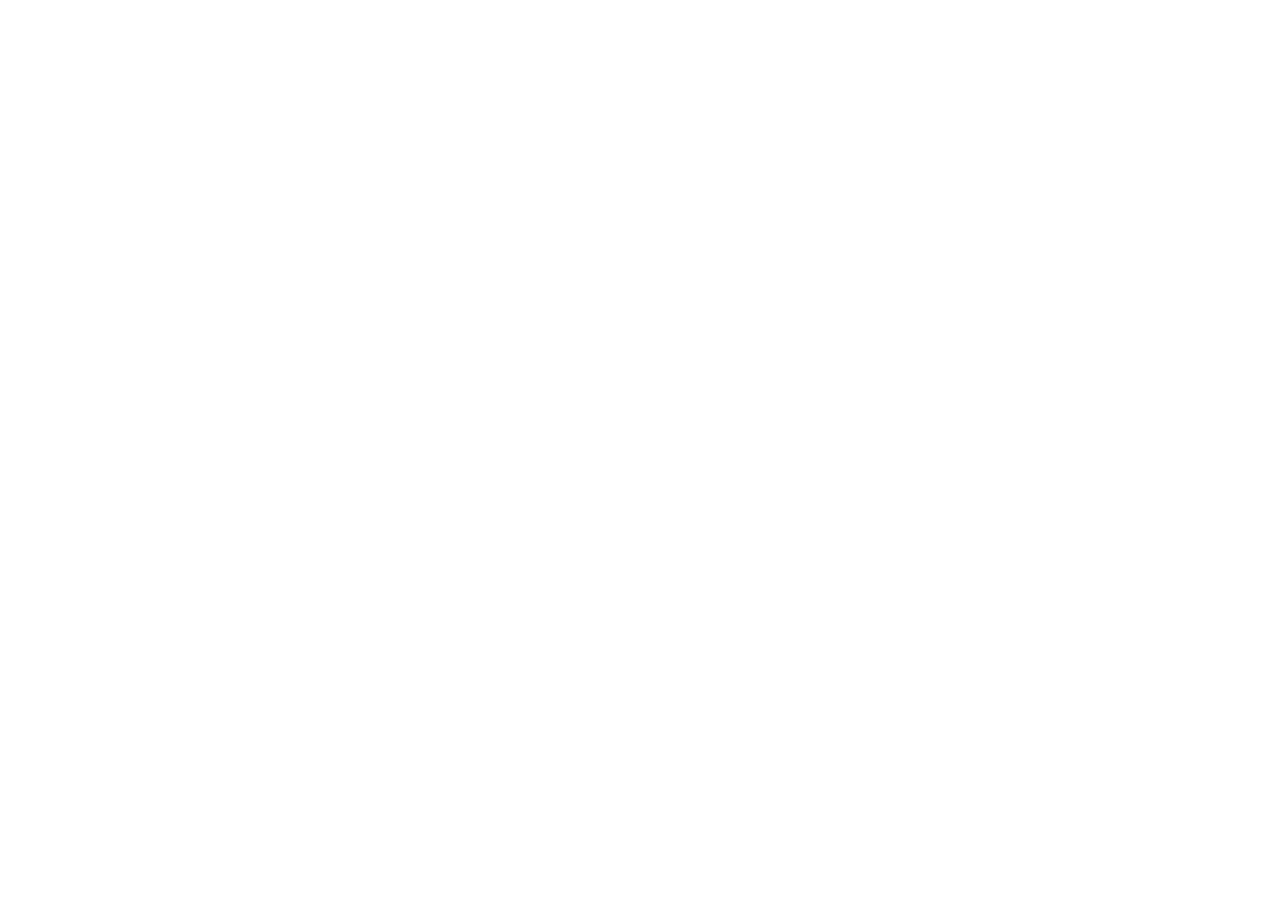
==== Portfolio/index.html @ cd2db299 "Started creating mini project." ====
<!DOCTYPE html>
<html lang="en">
<head>
    <meta charset="UTF-8">
    <meta name="viewport" content="width=device-width, initial-scale=1.0">
    <title>Nitin's Portfolio</title>
</head>
<body>
    
</body>
</html>
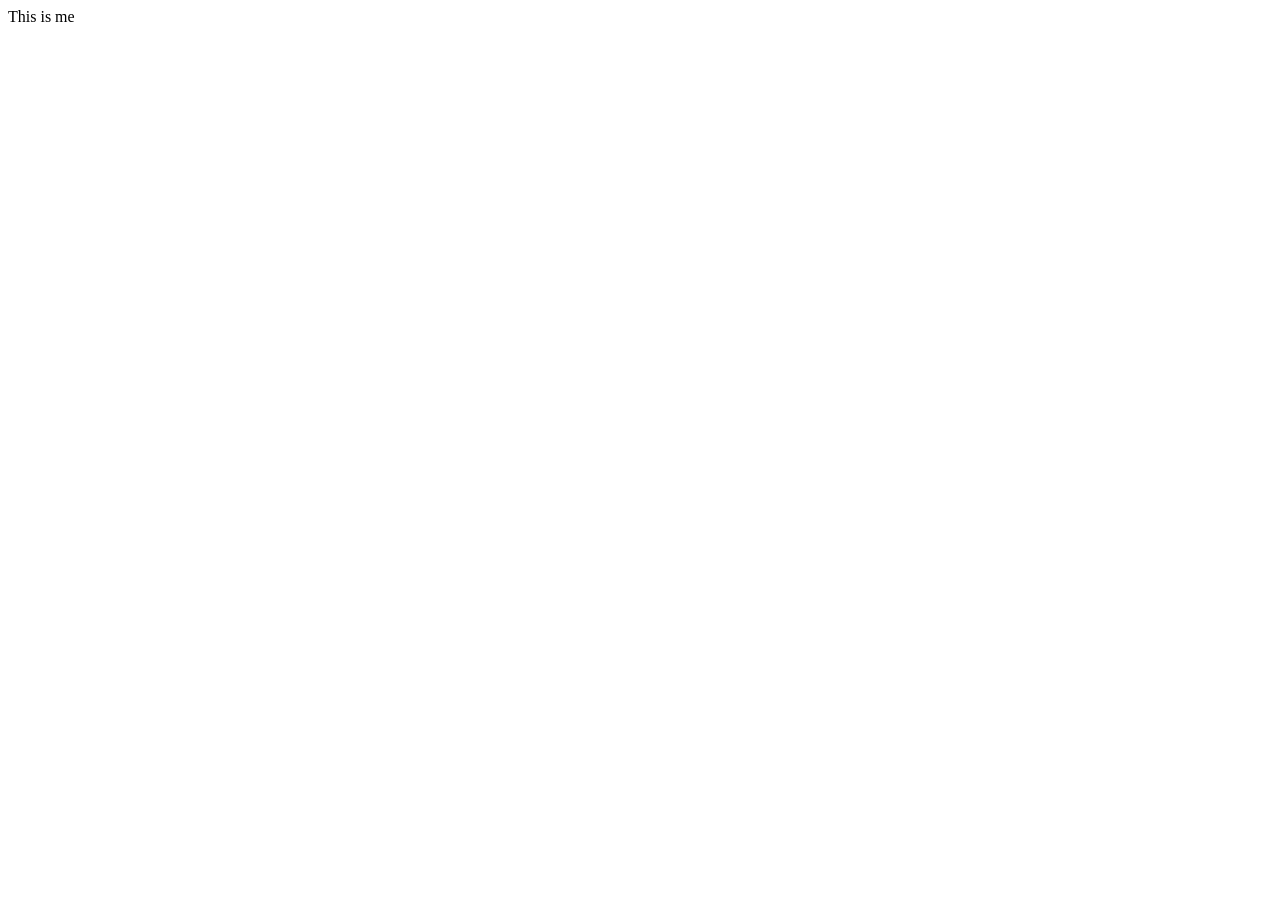
==== commit 92be8d99: "created index.html" ====
--- a/Portfolio/index.html
+++ b/Portfolio/index.html
@@ -6,6 +6,6 @@
     <title>Nitin's Portfolio</title>
 </head>
 <body>
-    
+    This is me
 </body>
 </html>
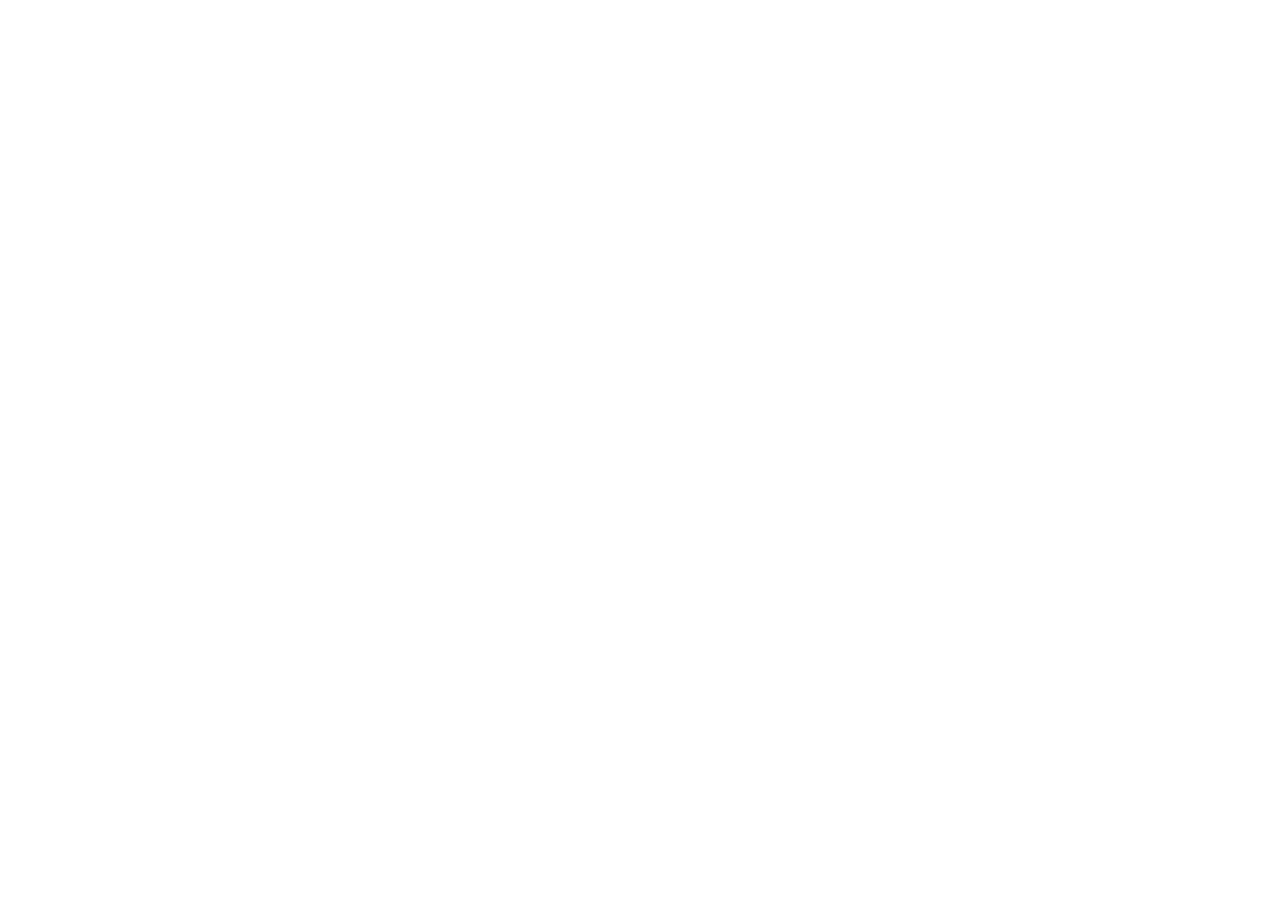
==== commit c59afa75: "just deleted" ====
--- a/Portfolio/index.html
+++ b/Portfolio/index.html
@@ -6,6 +6,6 @@
     <title>Nitin's Portfolio</title>
 </head>
 <body>
-    This is me
+
 </body>
 </html>
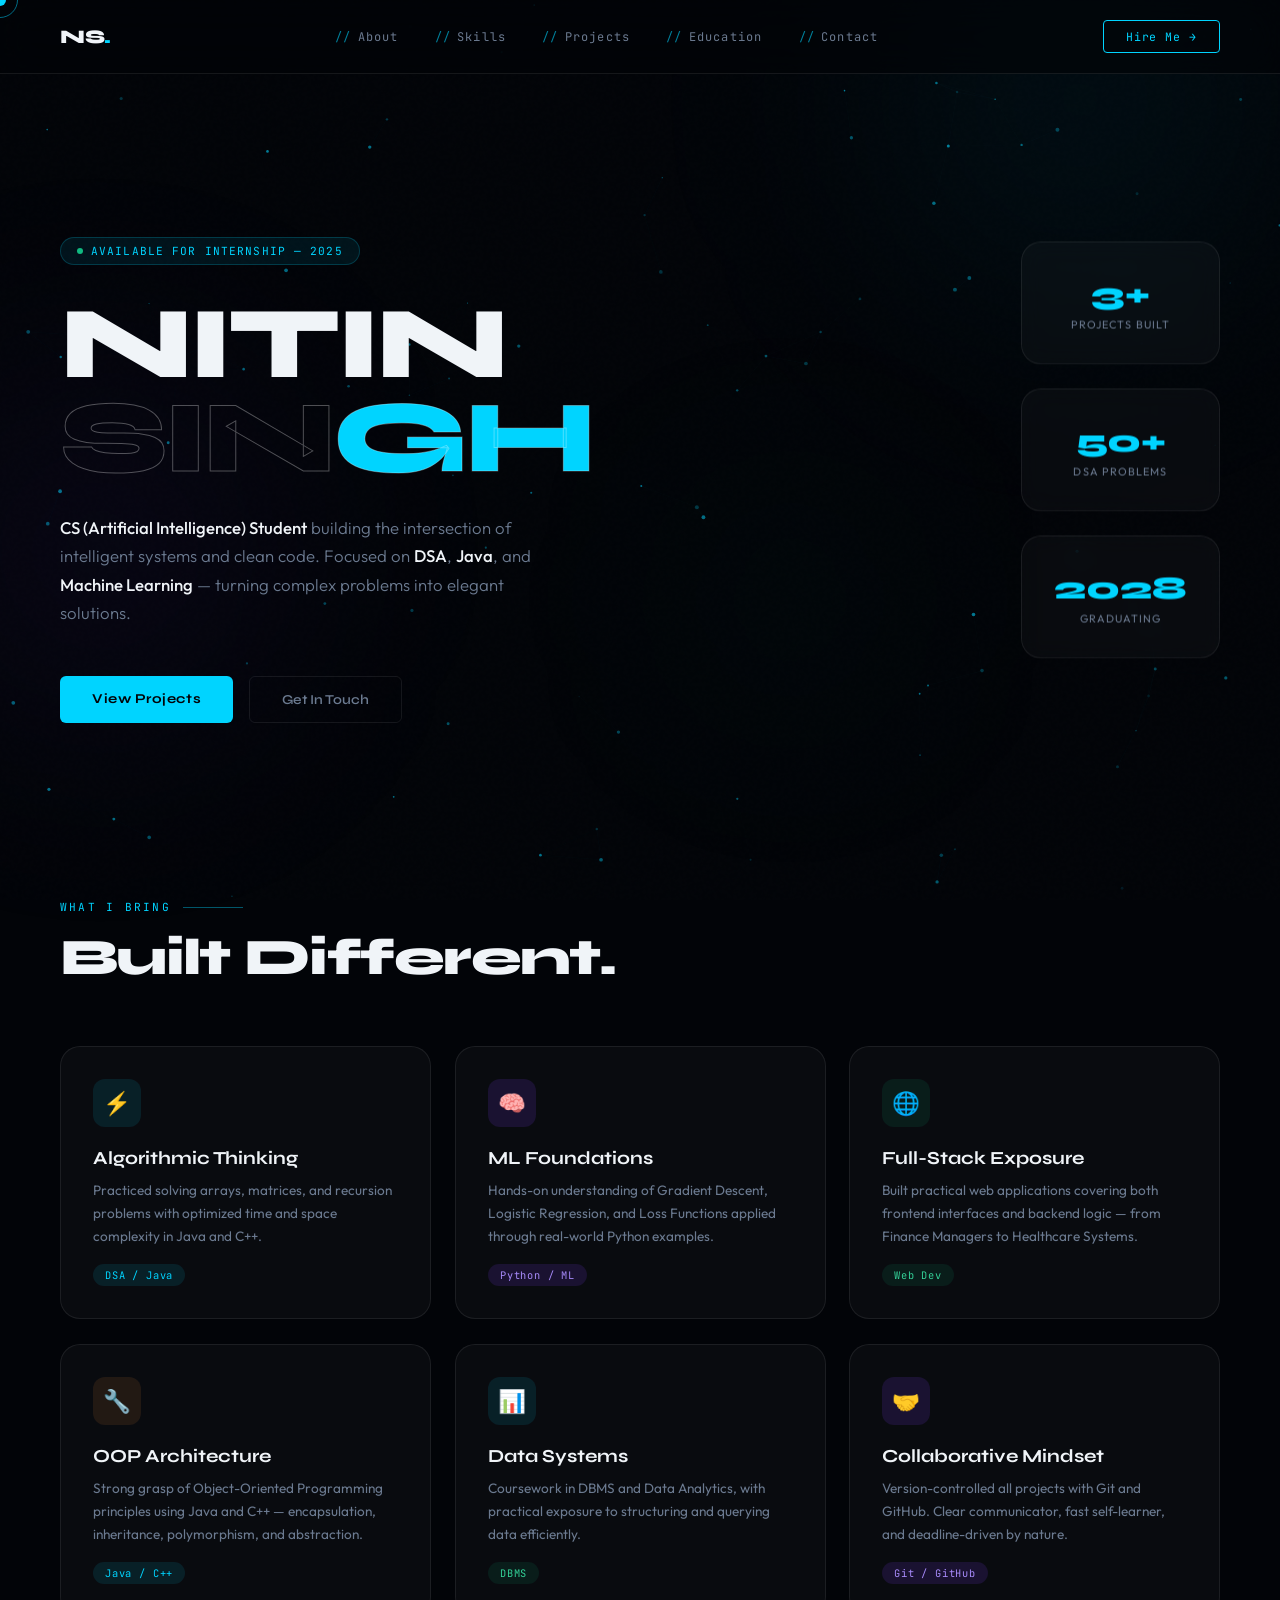
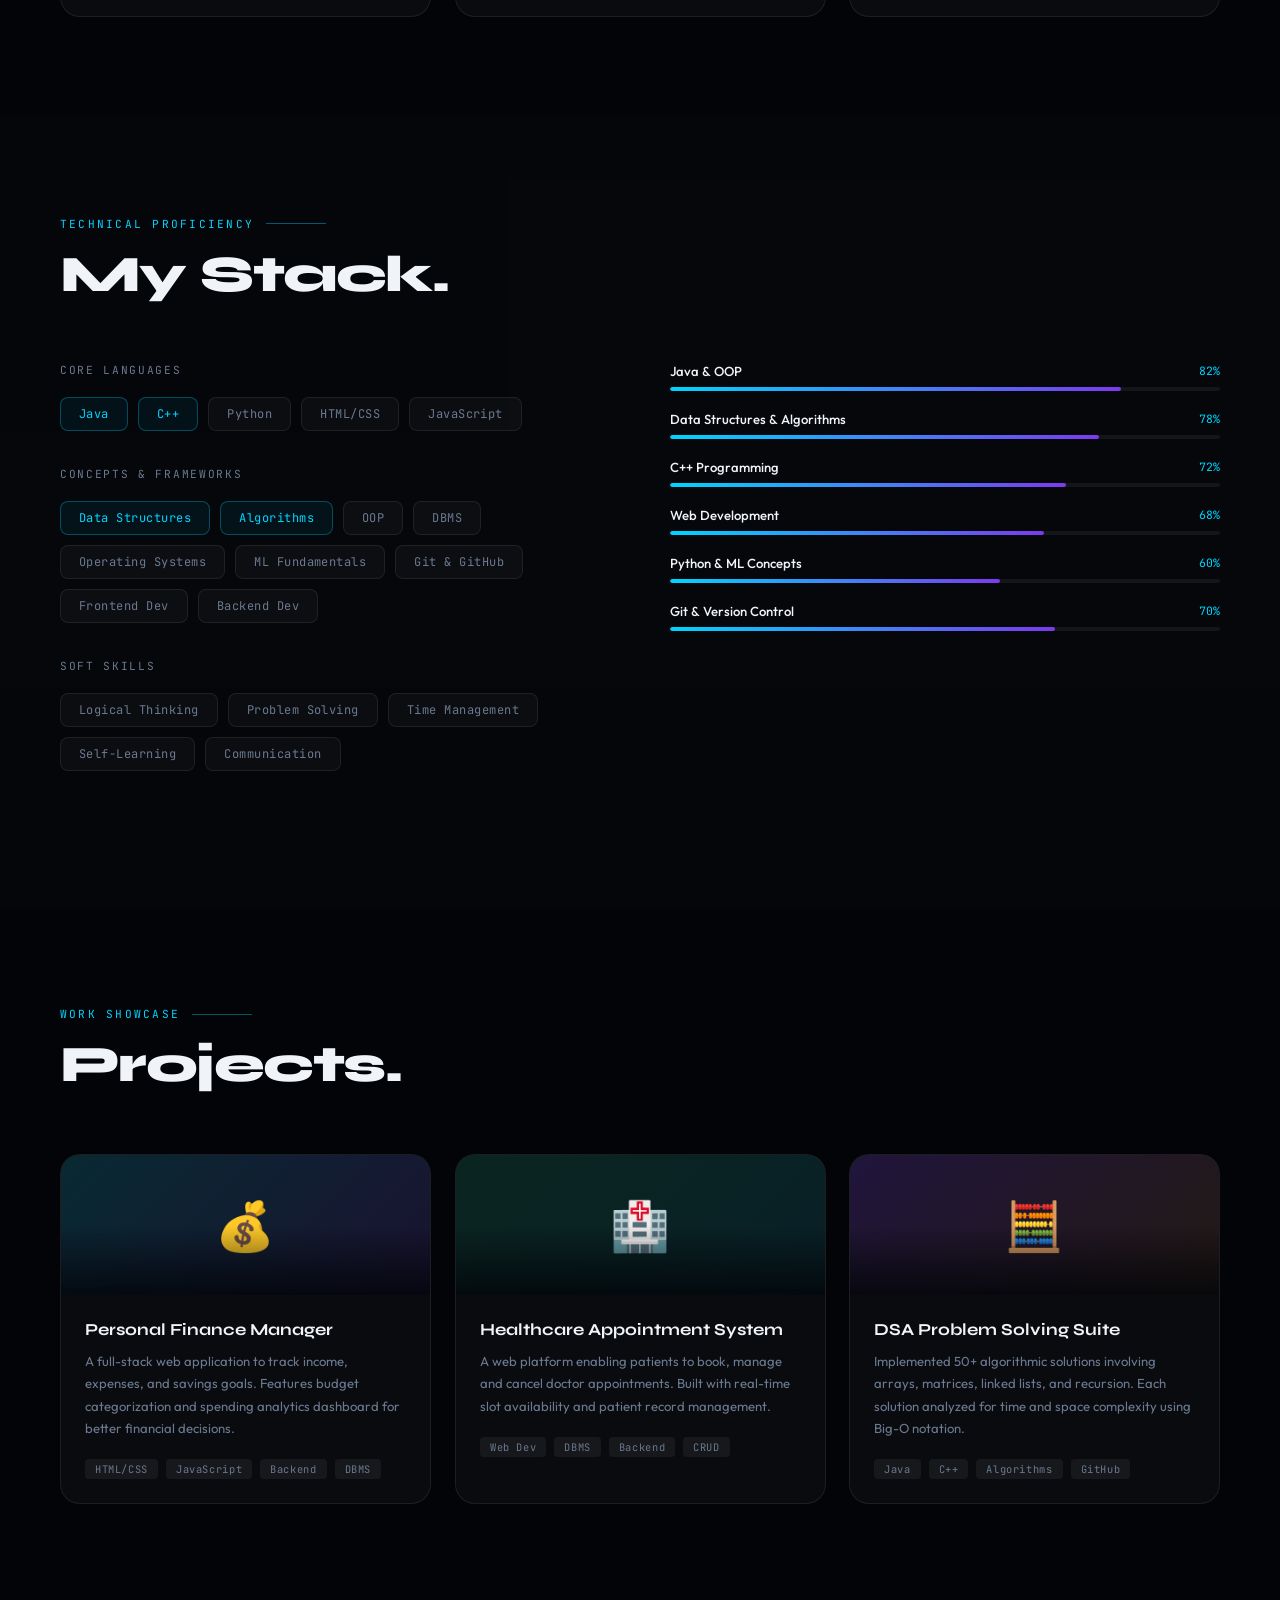
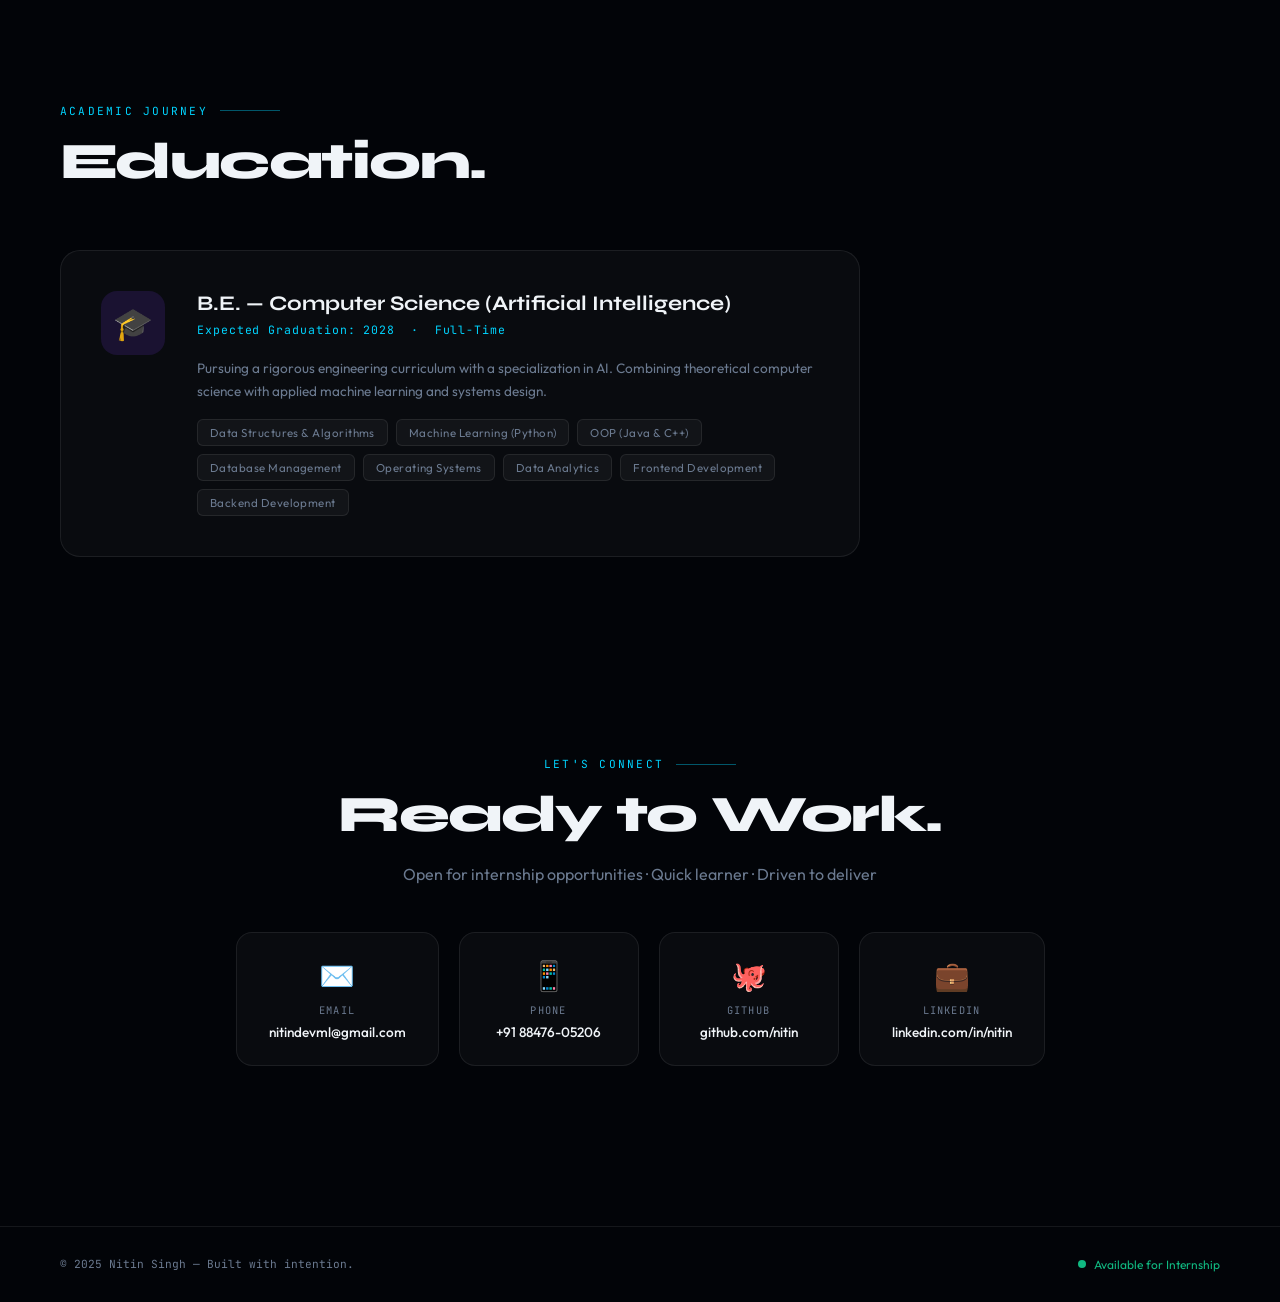
==== commit 38f557c5: "Completed Portfolio Assignment" ====
--- a/Portfolio/index.html
+++ b/Portfolio/index.html
@@ -1,11 +1,316 @@
 <!DOCTYPE html>
 <html lang="en">
 <head>
-    <meta charset="UTF-8">
-    <meta name="viewport" content="width=device-width, initial-scale=1.0">
-    <title>Nitin's Portfolio</title>
+<meta charset="UTF-8">
+<meta name="viewport" content="width=device-width, initial-scale=1.0">
+<title>Nitin Singh — CS(AI) Developer</title>
+<link href="https://fonts.googleapis.com/css2?family=Syne:wght@400;600;700;800&family=JetBrains+Mono:wght@300;400;500&family=Outfit:wght@300;400;500&display=swap" rel="stylesheet">
+<link rel="stylesheet" href="style.css">
 </head>
 <body>
 
+<!-- Cursor -->
+<div id="cursor"></div>
+<div id="cursor-ring"></div>
+
+<!-- Background -->
+<canvas id="canvas-bg"></canvas>
+<div class="orb orb-1"></div>
+<div class="orb orb-2"></div>
+<div class="orb orb-3"></div>
+
+<!-- Nav -->
+<nav>
+  <div class="nav-logo">NS<span>.</span></div>
+  <div class="nav-links">
+    <a href="#about">About</a>
+    <a href="#skills">Skills</a>
+    <a href="#projects">Projects</a>
+    <a href="#education">Education</a>
+    <a href="#contact">Contact</a>
+  </div>
+  <a href="mailto:nitindevml@gmail.com" class="nav-cta">Hire Me →</a>
+</nav>
+
+<main>
+
+<!-- ─── HERO ─── -->
+<section class="hero" id="about">
+  <div class="hero-content">
+    <div class="hero-badge">
+      <span class="badge-dot"></span>
+      AVAILABLE FOR INTERNSHIP — 2025
+    </div>
+    <h1 class="hero-name">
+      NITIN<br>
+      <span class="line2">SIN<span class="accent-word">GH</span></span>
+    </h1>
+    <p class="hero-tagline">
+      <em>CS (Artificial Intelligence) Student</em> building the intersection of
+      intelligent systems and clean code. Focused on <em>DSA</em>, <em>Java</em>,
+      and <em>Machine Learning</em> — turning complex problems into elegant solutions.
+    </p>
+    <div class="hero-actions">
+      <a href="#projects" class="btn-primary">View Projects</a>
+      <a href="#contact" class="btn-secondary">Get In Touch</a>
+    </div>
+  </div>
+
+  <div class="hero-stats">
+    <div class="stat-card float-card">
+      <div class="stat-num">3+</div>
+      <div class="stat-label">Projects Built</div>
+    </div>
+    <div class="stat-card float-card">
+      <div class="stat-num">50+</div>
+      <div class="stat-label">DSA Problems</div>
+    </div>
+    <div class="stat-card float-card">
+      <div class="stat-num">2028</div>
+      <div class="stat-label">Graduating</div>
+    </div>
+  </div>
+</section>
+
+<!-- ─── ABOUT CARDS ─── -->
+<section id="about-cards" style="padding-top:0">
+  <div class="section-label">What I Bring</div>
+  <div class="section-title">Built Different.</div>
+  <div class="cards-grid reveal">
+    <div class="float-card">
+      <div class="card-icon blue">⚡</div>
+      <div class="card-title">Algorithmic Thinking</div>
+      <div class="card-desc">Practiced solving arrays, matrices, and recursion problems with optimized time and space complexity in Java and C++.</div>
+      <span class="card-tag blue">DSA / Java</span>
+    </div>
+    <div class="float-card">
+      <div class="card-icon purple">🧠</div>
+      <div class="card-title">ML Foundations</div>
+      <div class="card-desc">Hands-on understanding of Gradient Descent, Logistic Regression, and Loss Functions applied through real-world Python examples.</div>
+      <span class="card-tag purple">Python / ML</span>
+    </div>
+    <div class="float-card">
+      <div class="card-icon green">🌐</div>
+      <div class="card-title">Full-Stack Exposure</div>
+      <div class="card-desc">Built practical web applications covering both frontend interfaces and backend logic — from Finance Managers to Healthcare Systems.</div>
+      <span class="card-tag green">Web Dev</span>
+    </div>
+    <div class="float-card">
+      <div class="card-icon orange">🔧</div>
+      <div class="card-title">OOP Architecture</div>
+      <div class="card-desc">Strong grasp of Object-Oriented Programming principles using Java and C++ — encapsulation, inheritance, polymorphism, and abstraction.</div>
+      <span class="card-tag blue">Java / C++</span>
+    </div>
+    <div class="float-card">
+      <div class="card-icon blue">📊</div>
+      <div class="card-title">Data Systems</div>
+      <div class="card-desc">Coursework in DBMS and Data Analytics, with practical exposure to structuring and querying data efficiently.</div>
+      <span class="card-tag green">DBMS</span>
+    </div>
+    <div class="float-card">
+      <div class="card-icon purple">🤝</div>
+      <div class="card-title">Collaborative Mindset</div>
+      <div class="card-desc">Version-controlled all projects with Git and GitHub. Clear communicator, fast self-learner, and deadline-driven by nature.</div>
+      <span class="card-tag purple">Git / GitHub</span>
+    </div>
+  </div>
+</section>
+
+<!-- ─── SKILLS ─── -->
+<section id="skills" class="skills-section">
+  <div class="section-label">Technical Proficiency</div>
+  <div class="section-title">My Stack.</div>
+  <div class="skills-wrapper reveal">
+    <div>
+      <div class="skill-group">
+        <div class="skill-group-label">Core Languages</div>
+        <div class="skill-chips">
+          <span class="skill-chip featured">Java</span>
+          <span class="skill-chip featured">C++</span>
+          <span class="skill-chip">Python</span>
+          <span class="skill-chip">HTML/CSS</span>
+          <span class="skill-chip">JavaScript</span>
+        </div>
+      </div>
+      <div class="skill-group">
+        <div class="skill-group-label">Concepts & Frameworks</div>
+        <div class="skill-chips">
+          <span class="skill-chip featured">Data Structures</span>
+          <span class="skill-chip featured">Algorithms</span>
+          <span class="skill-chip">OOP</span>
+          <span class="skill-chip">DBMS</span>
+          <span class="skill-chip">Operating Systems</span>
+          <span class="skill-chip">ML Fundamentals</span>
+          <span class="skill-chip">Git & GitHub</span>
+          <span class="skill-chip">Frontend Dev</span>
+          <span class="skill-chip">Backend Dev</span>
+        </div>
+      </div>
+      <div class="skill-group">
+        <div class="skill-group-label">Soft Skills</div>
+        <div class="skill-chips">
+          <span class="skill-chip">Logical Thinking</span>
+          <span class="skill-chip">Problem Solving</span>
+          <span class="skill-chip">Time Management</span>
+          <span class="skill-chip">Self-Learning</span>
+          <span class="skill-chip">Communication</span>
+        </div>
+      </div>
+    </div>
+    <div class="skill-bars">
+      <div class="skill-bar-item">
+        <div class="skill-bar-header">
+          <span class="skill-bar-name">Java & OOP</span>
+          <span class="skill-bar-pct">82%</span>
+        </div>
+        <div class="skill-bar-track"><div class="skill-bar-fill" data-width="82"></div></div>
+      </div>
+      <div class="skill-bar-item">
+        <div class="skill-bar-header">
+          <span class="skill-bar-name">Data Structures & Algorithms</span>
+          <span class="skill-bar-pct">78%</span>
+        </div>
+        <div class="skill-bar-track"><div class="skill-bar-fill" data-width="78"></div></div>
+      </div>
+      <div class="skill-bar-item">
+        <div class="skill-bar-header">
+          <span class="skill-bar-name">C++ Programming</span>
+          <span class="skill-bar-pct">72%</span>
+        </div>
+        <div class="skill-bar-track"><div class="skill-bar-fill" data-width="72"></div></div>
+      </div>
+      <div class="skill-bar-item">
+        <div class="skill-bar-header">
+          <span class="skill-bar-name">Web Development</span>
+          <span class="skill-bar-pct">68%</span>
+        </div>
+        <div class="skill-bar-track"><div class="skill-bar-fill" data-width="68"></div></div>
+      </div>
+      <div class="skill-bar-item">
+        <div class="skill-bar-header">
+          <span class="skill-bar-name">Python & ML Concepts</span>
+          <span class="skill-bar-pct">60%</span>
+        </div>
+        <div class="skill-bar-track"><div class="skill-bar-fill" data-width="60"></div></div>
+      </div>
+      <div class="skill-bar-item">
+        <div class="skill-bar-header">
+          <span class="skill-bar-name">Git & Version Control</span>
+          <span class="skill-bar-pct">70%</span>
+        </div>
+        <div class="skill-bar-track"><div class="skill-bar-fill" data-width="70"></div></div>
+      </div>
+    </div>
+  </div>
+</section>
+
+<!-- ─── PROJECTS ─── -->
+<section id="projects">
+  <div class="section-label">Work Showcase</div>
+  <div class="section-title">Projects.</div>
+  <div class="projects-grid reveal">
+    <div class="project-card float-card">
+      <div class="project-banner banner-1">💰</div>
+      <div class="project-body">
+        <div class="project-title">Personal Finance Manager</div>
+        <div class="project-desc">A full-stack web application to track income, expenses, and savings goals. Features budget categorization and spending analytics dashboard for better financial decisions.</div>
+        <div class="project-tags">
+          <span class="project-tag">HTML/CSS</span>
+          <span class="project-tag">JavaScript</span>
+          <span class="project-tag">Backend</span>
+          <span class="project-tag">DBMS</span>
+        </div>
+      </div>
+    </div>
+    <div class="project-card float-card">
+      <div class="project-banner banner-2">🏥</div>
+      <div class="project-body">
+        <div class="project-title">Healthcare Appointment System</div>
+        <div class="project-desc">A web platform enabling patients to book, manage and cancel doctor appointments. Built with real-time slot availability and patient record management.</div>
+        <div class="project-tags">
+          <span class="project-tag">Web Dev</span>
+          <span class="project-tag">DBMS</span>
+          <span class="project-tag">Backend</span>
+          <span class="project-tag">CRUD</span>
+        </div>
+      </div>
+    </div>
+    <div class="project-card float-card">
+      <div class="project-banner banner-3">🧮</div>
+      <div class="project-body">
+        <div class="project-title">DSA Problem Solving Suite</div>
+        <div class="project-desc">Implemented 50+ algorithmic solutions involving arrays, matrices, linked lists, and recursion. Each solution analyzed for time and space complexity using Big-O notation.</div>
+        <div class="project-tags">
+          <span class="project-tag">Java</span>
+          <span class="project-tag">C++</span>
+          <span class="project-tag">Algorithms</span>
+          <span class="project-tag">GitHub</span>
+        </div>
+      </div>
+    </div>
+  </div>
+</section>
+
+<!-- ─── EDUCATION ─── -->
+<section id="education">
+  <div class="section-label">Academic Journey</div>
+  <div class="section-title">Education.</div>
+  <div class="edu-card float-card reveal">
+    <div class="edu-icon">🎓</div>
+    <div>
+      <div class="edu-degree">B.E. — Computer Science (Artificial Intelligence)</div>
+      <div class="edu-meta">Expected Graduation: 2028 &nbsp;·&nbsp; Full-Time</div>
+      <div class="card-desc">Pursuing a rigorous engineering curriculum with a specialization in AI. Combining theoretical computer science with applied machine learning and systems design.</div>
+      <div class="course-pills">
+        <span class="course-pill">Data Structures & Algorithms</span>
+        <span class="course-pill">Machine Learning (Python)</span>
+        <span class="course-pill">OOP (Java & C++)</span>
+        <span class="course-pill">Database Management</span>
+        <span class="course-pill">Operating Systems</span>
+        <span class="course-pill">Data Analytics</span>
+        <span class="course-pill">Frontend Development</span>
+        <span class="course-pill">Backend Development</span>
+      </div>
+    </div>
+  </div>
+</section>
+
+<!-- ─── CONTACT ─── -->
+<section id="contact" class="contact-section">
+  <div class="section-label" style="justify-content:center">Let's Connect</div>
+  <div class="section-title">Ready to Work.</div>
+  <p class="contact-sub">Open for internship opportunities · Quick learner · Driven to deliver</p>
+  <div class="contact-cards reveal">
+    <a href="mailto:nitindevml@gmail.com" class="contact-card">
+      <span class="contact-card-icon">✉️</span>
+      <div class="contact-card-label">Email</div>
+      <div class="contact-card-value">nitindevml@gmail.com</div>
+    </a>
+    <a href="tel:+918847605206" class="contact-card">
+      <span class="contact-card-icon">📱</span>
+      <div class="contact-card-label">Phone</div>
+      <div class="contact-card-value">+91 88476-05206</div>
+    </a>
+    <a href="https://github.com/yourusername" target="_blank" class="contact-card">
+      <span class="contact-card-icon">🐙</span>
+      <div class="contact-card-label">GitHub</div>
+      <div class="contact-card-value">github.com/nitin</div>
+    </a>
+    <a href="" target="_blank" class="contact-card">
+      <span class="contact-card-icon">💼</span>
+      <div class="contact-card-label">LinkedIn</div>
+      <div class="contact-card-value">linkedin.com/in/nitin</div>
+    </a>
+  </div>
+</section>
+
+</main>
+
+<footer>
+  <div class="footer-copy">© 2025 Nitin Singh — Built with intention.</div>
+  <div class="footer-status"><span style="width:8px;height:8px;background:#10b981;border-radius:50%;display:inline-block;animation:pulse 2s infinite;"></span> Available for Internship</div>
+</footer>
+<script src="script.js"></script>
+
 </body>
 </html>
--- a/Portfolio/style.css
+++ b/Portfolio/style.css
@@ -0,0 +1,517 @@
+  :root {
+    --bg: #020408;
+    --surface: rgba(255,255,255,0.03);
+    --surface-hover: rgba(255,255,255,0.07);
+    --border: rgba(255,255,255,0.08);
+    --border-glow: rgba(0,212,255,0.3);
+    --accent: #00d4ff;
+    --accent2: #7c3aed;
+    --accent3: #10b981;
+    --text: #f0f4f8;
+    --muted: #6b7a90;
+    --card-shadow: 0 25px 80px rgba(0,0,0,0.7);
+  }
+
+  * { margin: 0; padding: 0; box-sizing: border-box; }
+
+  html { scroll-behavior: smooth; }
+
+  body {
+    background: var(--bg);
+    color: var(--text);
+    font-family: 'Outfit', sans-serif;
+    overflow-x: hidden;
+    cursor: none;
+  }
+
+  /* ─── Custom Cursor ─── */
+  #cursor {
+    position: fixed; width: 12px; height: 12px;
+    background: var(--accent); border-radius: 50%;
+    pointer-events: none; z-index: 9999;
+    transition: transform 0.1s ease, background 0.2s;
+    transform: translate(-50%, -50%);
+    mix-blend-mode: screen;
+  }
+  #cursor-ring {
+    position: fixed; width: 36px; height: 36px;
+    border: 1.5px solid rgba(0,212,255,0.5);
+    border-radius: 50%; pointer-events: none;
+    z-index: 9998; transform: translate(-50%, -50%);
+    transition: all 0.12s ease;
+  }
+
+  /* ─── Canvas Background ─── */
+  #canvas-bg {
+    position: fixed; top: 0; left: 0;
+    width: 100%; height: 100%; z-index: 0;
+    pointer-events: none;
+  }
+
+  /* ─── Noise Overlay ─── */
+  body::before {
+    content: '';
+    position: fixed; inset: 0; z-index: 1;
+    background-image: url("data:image/svg+xml,%3Csvg viewBox='0 0 256 256' xmlns='http://www.w3.org/2000/svg'%3E%3Cfilter id='noise'%3E%3CfeTurbulence type='fractalNoise' baseFrequency='0.9' numOctaves='4' stitchTiles='stitch'/%3E%3C/filter%3E%3Crect width='100%25' height='100%25' filter='url(%23noise)' opacity='0.03'/%3E%3C/svg%3E");
+    pointer-events: none; opacity: 0.4;
+  }
+
+  /* ─── Gradient Orbs ─── */
+  .orb {
+    position: fixed; border-radius: 50%;
+    filter: blur(120px); pointer-events: none; z-index: 0;
+  }
+  .orb-1 { width: 600px; height: 600px; background: radial-gradient(circle, rgba(0,212,255,0.08), transparent 70%); top: -200px; right: -100px; animation: orbFloat 12s ease-in-out infinite; }
+  .orb-2 { width: 500px; height: 500px; background: radial-gradient(circle, rgba(124,58,237,0.1), transparent 70%); bottom: 100px; left: -150px; animation: orbFloat 15s ease-in-out infinite reverse; }
+  .orb-3 { width: 300px; height: 300px; background: radial-gradient(circle, rgba(16,185,129,0.07), transparent 70%); top: 50%; left: 50%; animation: orbFloat 10s ease-in-out infinite 3s; }
+
+  @keyframes orbFloat {
+    0%, 100% { transform: translate(0, 0) scale(1); }
+    33% { transform: translate(30px, -40px) scale(1.05); }
+    66% { transform: translate(-20px, 30px) scale(0.95); }
+  }
+
+  /* ─── Nav ─── */
+  nav {
+    position: fixed; top: 0; left: 0; right: 0; z-index: 100;
+    display: flex; align-items: center; justify-content: space-between;
+    padding: 20px 60px;
+    background: rgba(2,4,8,0.6);
+    backdrop-filter: blur(20px);
+    border-bottom: 1px solid var(--border);
+    animation: slideDown 0.8s ease both;
+  }
+  @keyframes slideDown { from { opacity:0; transform: translateY(-20px); } to { opacity:1; transform: translateY(0); } }
+
+  .nav-logo {
+    font-family: 'Syne', sans-serif;
+    font-weight: 800; font-size: 1.2rem;
+    letter-spacing: -0.02em;
+  }
+  .nav-logo span { color: var(--accent); }
+
+  .nav-links { display: flex; gap: 36px; }
+  .nav-links a {
+    color: var(--muted); text-decoration: none;
+    font-family: 'JetBrains Mono', monospace;
+    font-size: 0.75rem; letter-spacing: 0.1em;
+    transition: color 0.2s;
+    position: relative;
+  }
+  .nav-links a::before { content: '//'; margin-right: 6px; color: var(--accent); opacity: 0.6; }
+  .nav-links a:hover { color: var(--text); }
+
+  .nav-cta {
+    background: transparent;
+    border: 1px solid var(--accent);
+    color: var(--accent);
+    padding: 8px 22px;
+    border-radius: 4px;
+    font-family: 'JetBrains Mono', monospace;
+    font-size: 0.72rem;
+    letter-spacing: 0.08em;
+    cursor: none;
+    transition: all 0.2s;
+    text-decoration: none;
+  }
+  .nav-cta:hover { background: var(--accent); color: var(--bg); }
+
+  /* ─── Main ─── */
+  main { position: relative; z-index: 2; }
+
+  /* ─── Hero ─── */
+  .hero {
+    min-height: 100vh;
+    display: flex; align-items: center;
+    padding: 120px 60px 60px;
+    position: relative;
+  }
+
+  .hero-content { max-width: 700px; }
+
+  .hero-badge {
+    display: inline-flex; align-items: center; gap: 8px;
+    background: rgba(0,212,255,0.08);
+    border: 1px solid rgba(0,212,255,0.2);
+    padding: 6px 16px; border-radius: 100px;
+    font-family: 'JetBrains Mono', monospace;
+    font-size: 0.7rem; color: var(--accent);
+    letter-spacing: 0.1em; margin-bottom: 32px;
+    animation: fadeUp 0.8s 0.2s both;
+  }
+  .badge-dot { width: 6px; height: 6px; background: var(--accent3); border-radius: 50%; animation: pulse 2s infinite; }
+  @keyframes pulse { 0%,100%{opacity:1;} 50%{opacity:0.3;} }
+
+  .hero-name {
+    font-family: 'Syne', sans-serif;
+    font-weight: 800;
+    font-size: clamp(3.5rem, 8vw, 7rem);
+    line-height: 0.92;
+    letter-spacing: -0.04em;
+    animation: fadeUp 0.8s 0.35s both;
+  }
+  .hero-name .line2 {
+    display: block;
+    -webkit-text-stroke: 1px rgba(255,255,255,0.3);
+    color: transparent;
+  }
+  .hero-name .accent-word { color: var(--accent); }
+
+  .hero-tagline {
+    margin-top: 28px;
+    font-size: 1.05rem;
+    color: var(--muted);
+    font-weight: 300;
+    line-height: 1.7;
+    max-width: 500px;
+    animation: fadeUp 0.8s 0.5s both;
+  }
+  .hero-tagline em { color: var(--text); font-style: normal; font-weight: 500; }
+
+  .hero-actions {
+    margin-top: 48px; display: flex; gap: 16px;
+    animation: fadeUp 0.8s 0.65s both;
+  }
+  .btn-primary {
+    background: var(--accent);
+    color: var(--bg);
+    padding: 14px 32px;
+    border-radius: 6px;
+    font-family: 'Syne', sans-serif;
+    font-weight: 700;
+    font-size: 0.85rem;
+    letter-spacing: 0.04em;
+    text-decoration: none;
+    transition: all 0.2s;
+    border: none; cursor: none;
+    position: relative; overflow: hidden;
+  }
+  .btn-primary::after {
+    content: ''; position: absolute;
+    inset: 0; background: rgba(255,255,255,0.15);
+    opacity: 0; transition: opacity 0.2s;
+  }
+  .btn-primary:hover::after { opacity: 1; }
+  .btn-primary:hover { transform: translateY(-2px); box-shadow: 0 20px 50px rgba(0,212,255,0.3); }
+
+  .btn-secondary {
+    background: transparent;
+    border: 1px solid var(--border);
+    color: var(--muted);
+    padding: 14px 32px;
+    border-radius: 6px;
+    font-family: 'Syne', sans-serif;
+    font-weight: 600;
+    font-size: 0.85rem;
+    text-decoration: none;
+    transition: all 0.2s; cursor: none;
+  }
+  .btn-secondary:hover { border-color: var(--accent); color: var(--accent); background: rgba(0,212,255,0.05); }
+
+  .hero-stats {
+    position: absolute; right: 60px; top: 50%;
+    transform: translateY(-50%);
+    display: flex; flex-direction: column; gap: 24px;
+    animation: fadeLeft 0.8s 0.8s both;
+  }
+  @keyframes fadeLeft { from { opacity:0; transform: translate(30px,-50%); } to { opacity:1; transform: translate(0,-50%); } }
+
+  .stat-card {
+    background: var(--surface);
+    border: 1px solid var(--border);
+    border-radius: 16px;
+    padding: 20px 24px;
+    text-align: center;
+    backdrop-filter: blur(12px);
+    transition: all 0.3s;
+  }
+  .stat-card:hover { border-color: var(--border-glow); transform: translateX(-6px); }
+  .stat-num {
+    font-family: 'Syne', sans-serif;
+    font-size: 2rem; font-weight: 800;
+    color: var(--accent);
+  }
+  .stat-label { font-size: 0.68rem; color: var(--muted); margin-top: 4px; letter-spacing: 0.1em; text-transform: uppercase; }
+
+  /* ─── Section Shared ─── */
+  section { padding: 100px 60px; }
+  .section-label {
+    font-family: 'JetBrains Mono', monospace;
+    font-size: 0.7rem; color: var(--accent);
+    letter-spacing: 0.2em; text-transform: uppercase;
+    margin-bottom: 16px;
+    display: flex; align-items: center; gap: 12px;
+  }
+  .section-label::after { content: ''; flex: 1; max-width: 60px; height: 1px; background: var(--accent); opacity: 0.4; }
+
+  .section-title {
+    font-family: 'Syne', sans-serif;
+    font-weight: 800;
+    font-size: clamp(2rem, 4vw, 3.2rem);
+    letter-spacing: -0.03em;
+    line-height: 1.1;
+    margin-bottom: 60px;
+  }
+
+  @keyframes fadeUp { from { opacity:0; transform: translateY(30px); } to { opacity:1; transform: translateY(0); } }
+
+  /* ─── FLOATING 3D CARDS ─── */
+  .cards-grid {
+    display: grid;
+    grid-template-columns: repeat(auto-fit, minmax(300px, 1fr));
+    gap: 24px;
+  }
+
+  .float-card {
+    background: var(--surface);
+    border: 1px solid var(--border);
+    border-radius: 20px;
+    padding: 32px;
+    position: relative;
+    overflow: hidden;
+    transform-style: preserve-3d;
+    transition: border-color 0.3s, box-shadow 0.3s;
+    cursor: none;
+    will-change: transform;
+  }
+  .float-card::before {
+    content: '';
+    position: absolute; inset: 0;
+    background: radial-gradient(circle at var(--mx, 50%) var(--my, 50%), rgba(0,212,255,0.08), transparent 60%);
+    opacity: 0; transition: opacity 0.3s;
+    pointer-events: none;
+  }
+  .float-card:hover::before { opacity: 1; }
+  .float-card:hover {
+    border-color: rgba(0,212,255,0.25);
+    box-shadow: 0 30px 80px rgba(0,0,0,0.5), 0 0 0 1px rgba(0,212,255,0.08);
+  }
+
+  .card-icon {
+    width: 48px; height: 48px;
+    border-radius: 12px;
+    display: flex; align-items: center; justify-content: center;
+    font-size: 1.4rem;
+    margin-bottom: 20px;
+    position: relative; z-index: 1;
+  }
+  .card-icon.blue { background: rgba(0,212,255,0.1); }
+  .card-icon.purple { background: rgba(124,58,237,0.15); }
+  .card-icon.green { background: rgba(16,185,129,0.1); }
+  .card-icon.orange { background: rgba(251,146,60,0.1); }
+
+  .card-title {
+    font-family: 'Syne', sans-serif;
+    font-weight: 700; font-size: 1.15rem;
+    margin-bottom: 10px; position: relative; z-index: 1;
+  }
+  .card-desc {
+    font-size: 0.85rem; color: var(--muted);
+    line-height: 1.7; position: relative; z-index: 1;
+  }
+  .card-tag {
+    display: inline-block;
+    margin-top: 16px;
+    padding: 4px 12px;
+    border-radius: 100px;
+    font-family: 'JetBrains Mono', monospace;
+    font-size: 0.65rem;
+    letter-spacing: 0.08em;
+    position: relative; z-index: 1;
+  }
+  .card-tag.blue { background: rgba(0,212,255,0.1); color: var(--accent); }
+  .card-tag.purple { background: rgba(124,58,237,0.15); color: #a78bfa; }
+  .card-tag.green { background: rgba(16,185,129,0.1); color: #34d399; }
+
+  /* ─── Skills Section ─── */
+  .skills-section { background: rgba(255,255,255,0.01); }
+
+  .skills-wrapper {
+    display: grid;
+    grid-template-columns: 1fr 1fr;
+    gap: 60px;
+    align-items: start;
+  }
+
+  .skill-group { margin-bottom: 36px; }
+  .skill-group-label {
+    font-family: 'JetBrains Mono', monospace;
+    font-size: 0.7rem; color: var(--muted);
+    letter-spacing: 0.15em; text-transform: uppercase;
+    margin-bottom: 20px;
+  }
+  .skill-chips { display: flex; flex-wrap: wrap; gap: 10px; }
+  .skill-chip {
+    padding: 8px 18px;
+    border-radius: 8px;
+    font-family: 'JetBrains Mono', monospace;
+    font-size: 0.75rem;
+    letter-spacing: 0.04em;
+    border: 1px solid var(--border);
+    color: var(--muted);
+    background: var(--surface);
+    transition: all 0.2s;
+    cursor: none;
+  }
+  .skill-chip:hover { border-color: var(--accent); color: var(--accent); background: rgba(0,212,255,0.05); transform: translateY(-2px); }
+  .skill-chip.featured { border-color: rgba(0,212,255,0.3); color: var(--accent); background: rgba(0,212,255,0.06); }
+
+  /* ─── Progress Bars ─── */
+  .skill-bars { display: flex; flex-direction: column; gap: 20px; }
+  .skill-bar-item {}
+  .skill-bar-header { display: flex; justify-content: space-between; margin-bottom: 8px; }
+  .skill-bar-name { font-size: 0.82rem; font-weight: 500; }
+  .skill-bar-pct { font-family: 'JetBrains Mono', monospace; font-size: 0.72rem; color: var(--accent); }
+  .skill-bar-track {
+    height: 4px; background: rgba(255,255,255,0.06);
+    border-radius: 100px; overflow: hidden;
+  }
+  .skill-bar-fill {
+    height: 100%; border-radius: 100px;
+    background: linear-gradient(90deg, var(--accent), var(--accent2));
+    width: 0; transition: width 1.5s cubic-bezier(0.23,1,0.32,1);
+  }
+
+  /* ─── Projects ─── */
+  .projects-grid {
+    display: grid;
+    grid-template-columns: repeat(3, 1fr);
+    gap: 24px;
+  }
+
+  .project-card {
+    background: var(--surface);
+    border: 1px solid var(--border);
+    border-radius: 20px;
+    padding: 0;
+    overflow: hidden;
+    transition: all 0.3s;
+    cursor: none;
+    transform-style: preserve-3d;
+    will-change: transform;
+  }
+  .project-card:hover { border-color: rgba(0,212,255,0.2); box-shadow: 0 40px 100px rgba(0,0,0,0.6); }
+
+  .project-banner {
+    height: 140px;
+    display: flex; align-items: center; justify-content: center;
+    font-size: 3rem;
+    position: relative; overflow: hidden;
+  }
+  .project-banner::after {
+    content: '';
+    position: absolute; inset: 0;
+    background: linear-gradient(to bottom, transparent 50%, rgba(2,4,8,0.8));
+  }
+  .banner-1 { background: linear-gradient(135deg, rgba(0,212,255,0.15), rgba(124,58,237,0.15)); }
+  .banner-2 { background: linear-gradient(135deg, rgba(16,185,129,0.15), rgba(0,212,255,0.1)); }
+  .banner-3 { background: linear-gradient(135deg, rgba(124,58,237,0.2), rgba(251,146,60,0.1)); }
+
+  .project-body { padding: 24px; }
+  .project-title {
+    font-family: 'Syne', sans-serif;
+    font-weight: 700; font-size: 1.05rem;
+    margin-bottom: 10px;
+  }
+  .project-desc { font-size: 0.82rem; color: var(--muted); line-height: 1.7; margin-bottom: 20px; }
+  .project-tags { display: flex; flex-wrap: wrap; gap: 8px; }
+  .project-tag {
+    padding: 3px 10px;
+    border-radius: 4px;
+    font-family: 'JetBrains Mono', monospace;
+    font-size: 0.65rem;
+    background: rgba(255,255,255,0.05);
+    color: var(--muted);
+    letter-spacing: 0.06em;
+  }
+
+  /* ─── Education ─── */
+  .edu-card {
+    background: var(--surface);
+    border: 1px solid var(--border);
+    border-radius: 20px;
+    padding: 40px;
+    display: flex; gap: 32px; align-items: flex-start;
+    transition: all 0.3s;
+    max-width: 800px;
+  }
+  .edu-card:hover { border-color: rgba(124,58,237,0.3); box-shadow: 0 20px 60px rgba(0,0,0,0.5); }
+  .edu-icon {
+    width: 64px; height: 64px; border-radius: 16px;
+    background: rgba(124,58,237,0.15);
+    display: flex; align-items: center; justify-content: center;
+    font-size: 2rem; flex-shrink: 0;
+  }
+  .edu-degree {
+    font-family: 'Syne', sans-serif;
+    font-weight: 700; font-size: 1.3rem;
+    margin-bottom: 6px;
+  }
+  .edu-meta {
+    font-family: 'JetBrains Mono', monospace;
+    font-size: 0.72rem; color: var(--accent);
+    letter-spacing: 0.08em; margin-bottom: 20px;
+  }
+  .course-pills { display: flex; flex-wrap: wrap; gap: 8px; margin-top: 16px; }
+  .course-pill {
+    padding: 5px 12px; border-radius: 6px;
+    background: rgba(255,255,255,0.04);
+    border: 1px solid var(--border);
+    font-size: 0.72rem; color: var(--muted);
+    letter-spacing: 0.04em;
+  }
+
+  /* ─── Contact ─── */
+  .contact-section { text-align: center; }
+  .contact-section .section-title { margin-bottom: 20px; }
+  .contact-sub { color: var(--muted); font-size: 1rem; margin-bottom: 48px; }
+  .contact-cards {
+    display: flex; justify-content: center; gap: 20px; flex-wrap: wrap;
+    margin-bottom: 60px;
+  }
+  .contact-card {
+    background: var(--surface);
+    border: 1px solid var(--border);
+    border-radius: 16px;
+    padding: 24px 32px;
+    text-align: center;
+    transition: all 0.3s;
+    text-decoration: none; color: var(--text);
+    min-width: 180px;
+    cursor: none;
+  }
+  .contact-card:hover { border-color: var(--border-glow); transform: translateY(-6px); box-shadow: 0 20px 60px rgba(0,0,0,0.5); }
+  .contact-card-icon { font-size: 1.8rem; margin-bottom: 10px; display: block; }
+  .contact-card-label { font-family: 'JetBrains Mono', monospace; font-size: 0.65rem; color: var(--muted); letter-spacing: 0.12em; text-transform: uppercase; margin-bottom: 6px; }
+  .contact-card-value { font-size: 0.85rem; font-weight: 500; }
+
+  /* ─── Footer ─── */
+  footer {
+    border-top: 1px solid var(--border);
+    padding: 30px 60px;
+    display: flex; justify-content: space-between; align-items: center;
+    position: relative; z-index: 2;
+  }
+  .footer-copy { font-family: 'JetBrains Mono', monospace; font-size: 0.7rem; color: var(--muted); }
+  .footer-status { display: flex; align-items: center; gap: 8px; font-size: 0.75rem; color: var(--accent3); }
+
+  /* ─── Scroll Reveal ─── */
+  .reveal { opacity: 0; transform: translateY(40px); transition: all 0.8s cubic-bezier(0.23,1,0.32,1); }
+  .reveal.visible { opacity: 1; transform: translateY(0); }
+
+  /* ─── Scrollbar ─── */
+  ::-webkit-scrollbar { width: 3px; }
+  ::-webkit-scrollbar-track { background: var(--bg); }
+  ::-webkit-scrollbar-thumb { background: rgba(0,212,255,0.3); border-radius: 100px; }
+
+  /* ─── Mobile ─── */
+  @media (max-width: 768px) {
+    nav { padding: 16px 24px; }
+    .nav-links { display: none; }
+    section { padding: 70px 24px; }
+    .hero { padding: 100px 24px 60px; min-height: auto; }
+    .hero-stats { display: none; }
+    .projects-grid { grid-template-columns: 1fr; }
+    .skills-wrapper { grid-template-columns: 1fr; }
+    footer { flex-direction: column; gap: 12px; padding: 24px; }
+  }
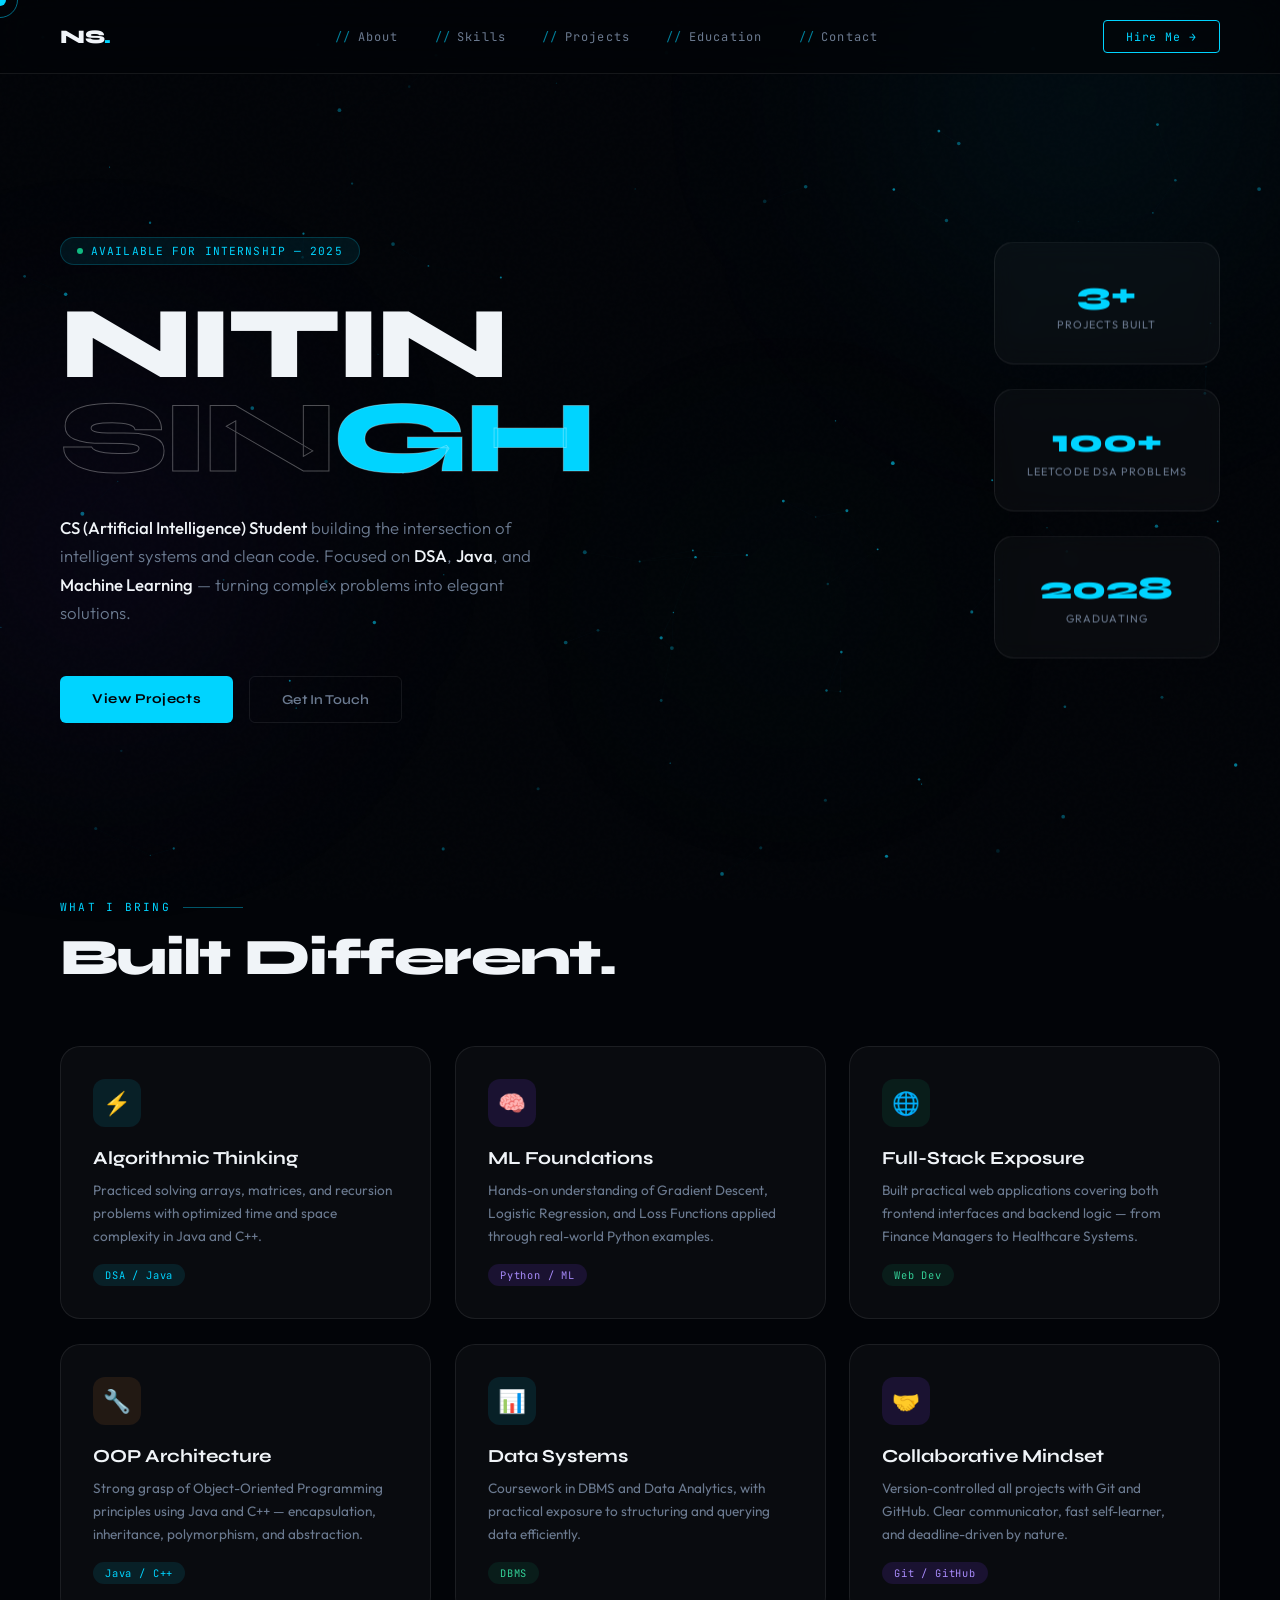
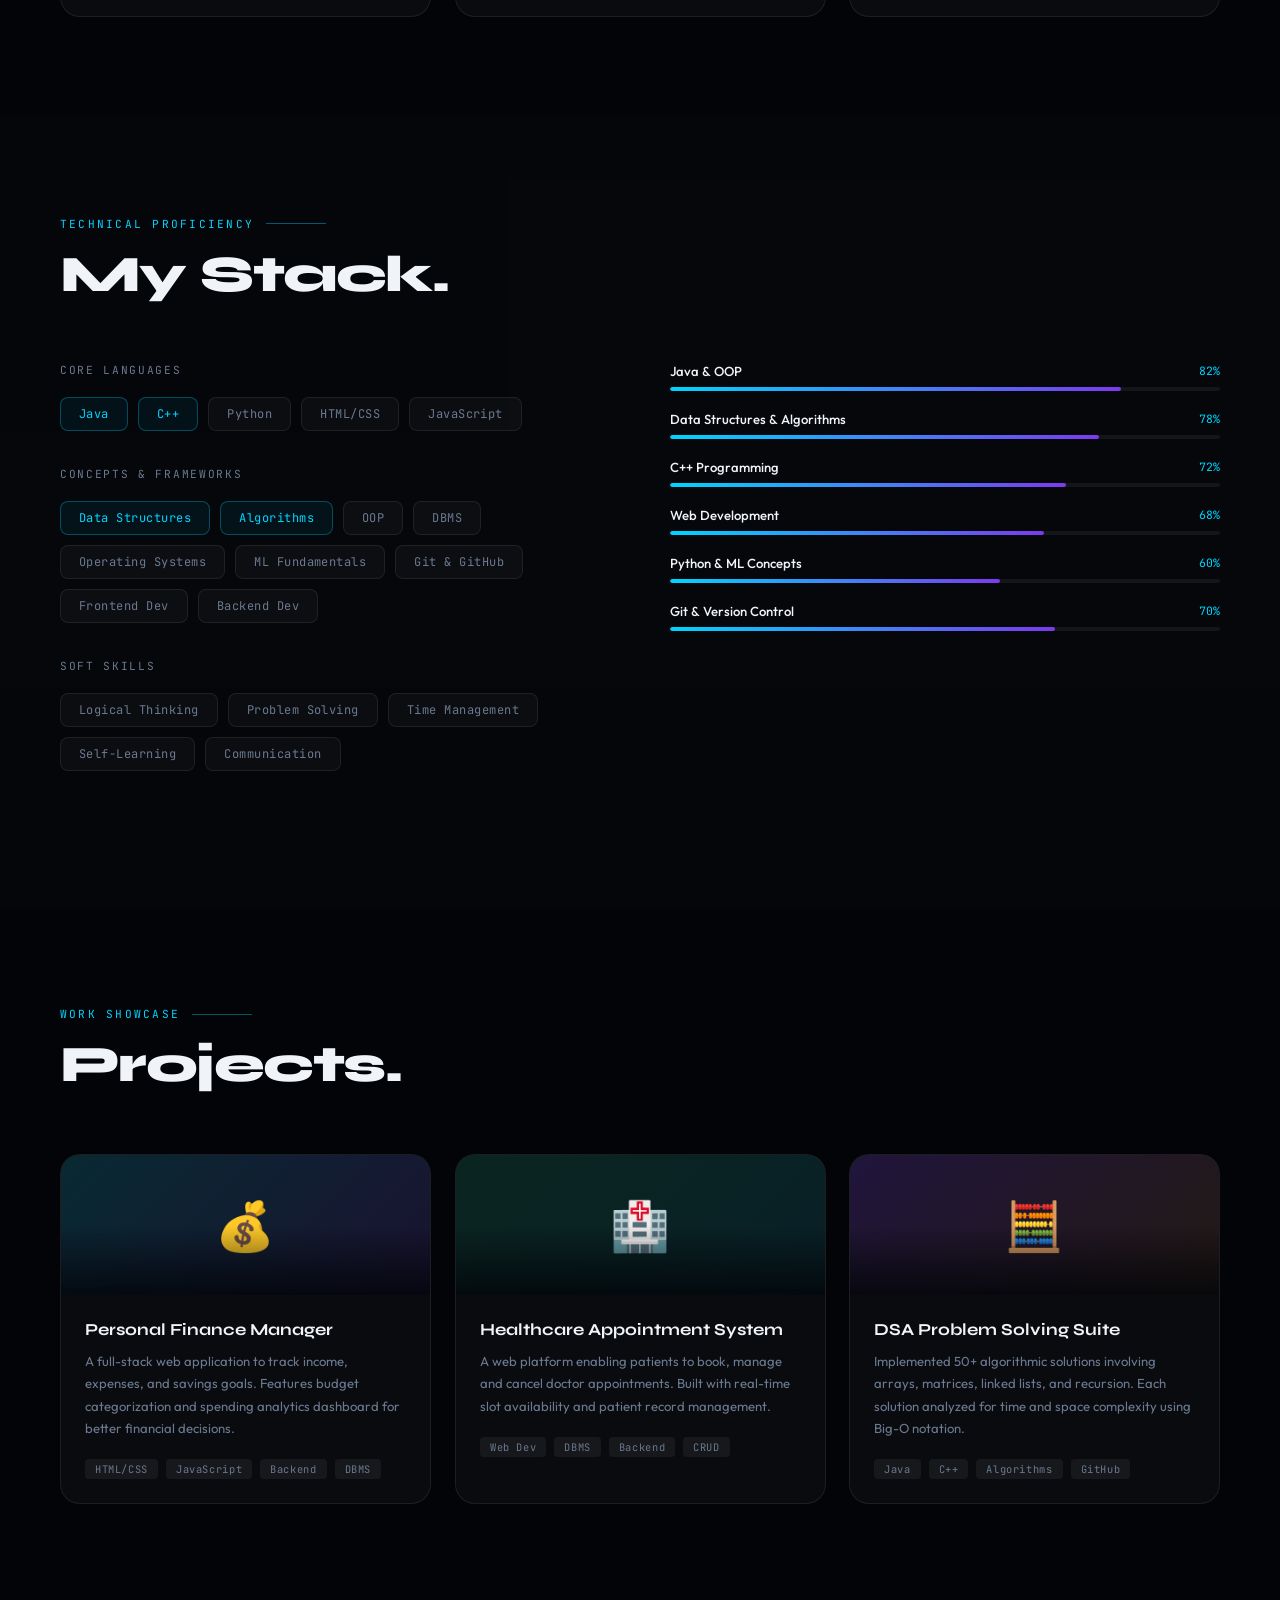
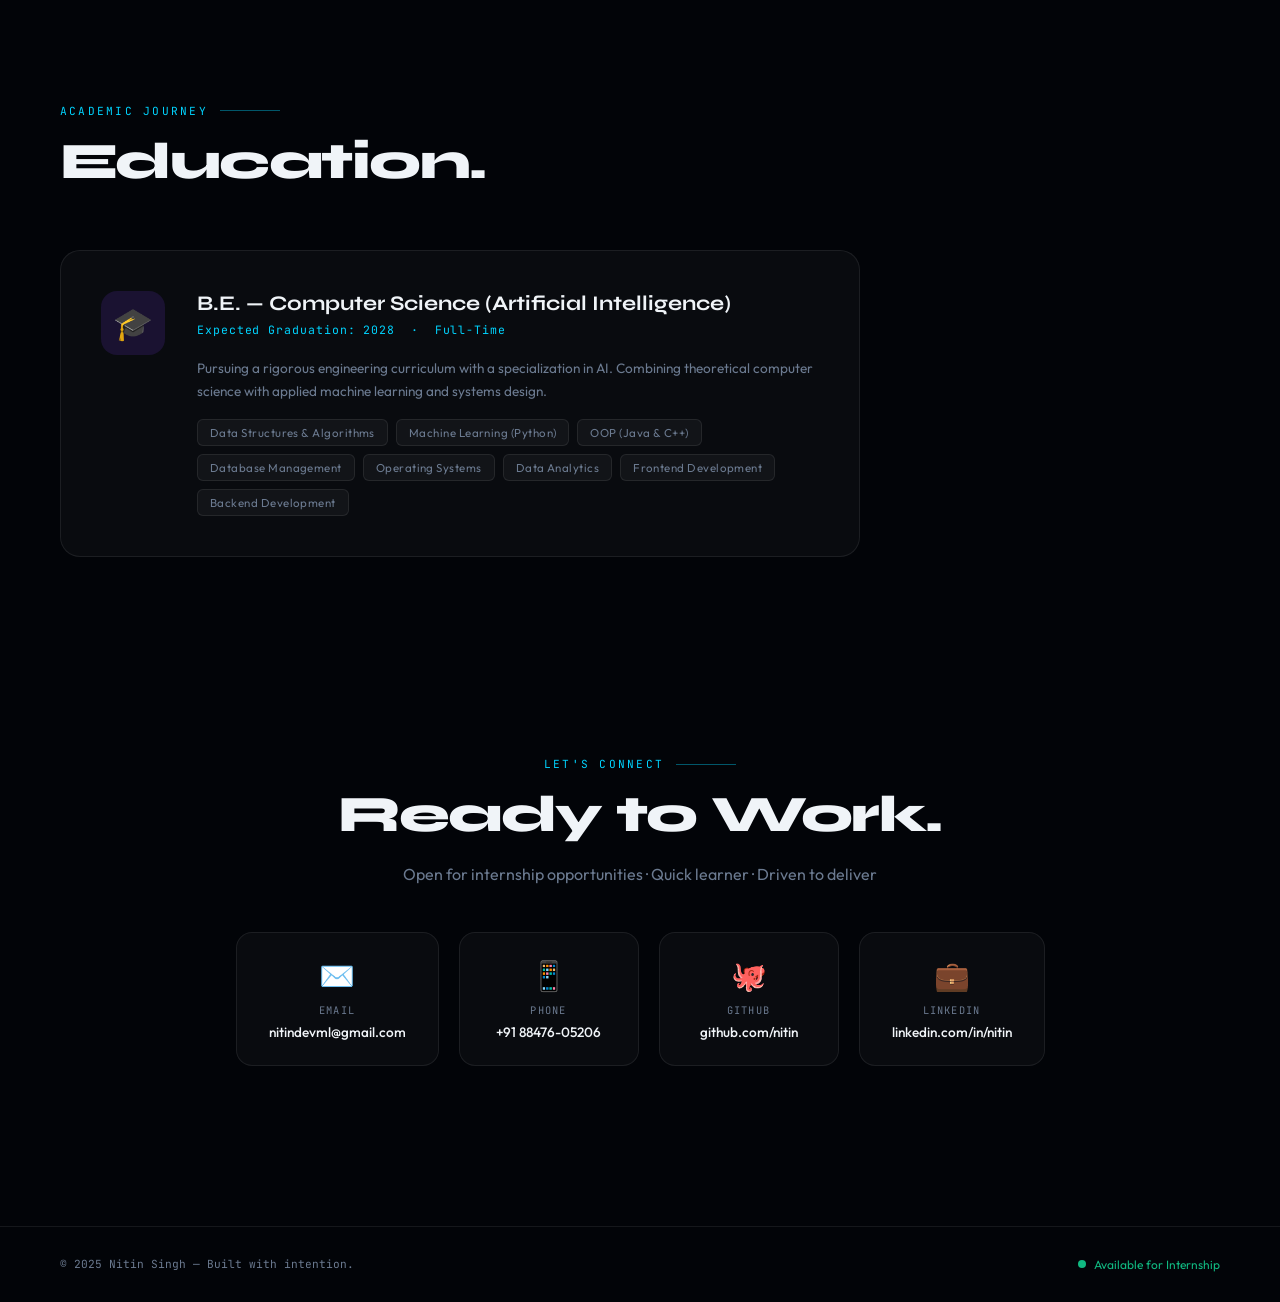
==== commit 9c2d4ffa: "Updated Problem Number" ====
--- a/Portfolio/index.html
+++ b/Portfolio/index.html
@@ -62,8 +62,8 @@
       <div class="stat-label">Projects Built</div>
     </div>
     <div class="stat-card float-card">
-      <div class="stat-num">50+</div>
-      <div class="stat-label">DSA Problems</div>
+      <div class="stat-num">100+</div>
+      <div class="stat-label">Leetcode DSA Problems</div>
     </div>
     <div class="stat-card float-card">
       <div class="stat-num">2028</div>
